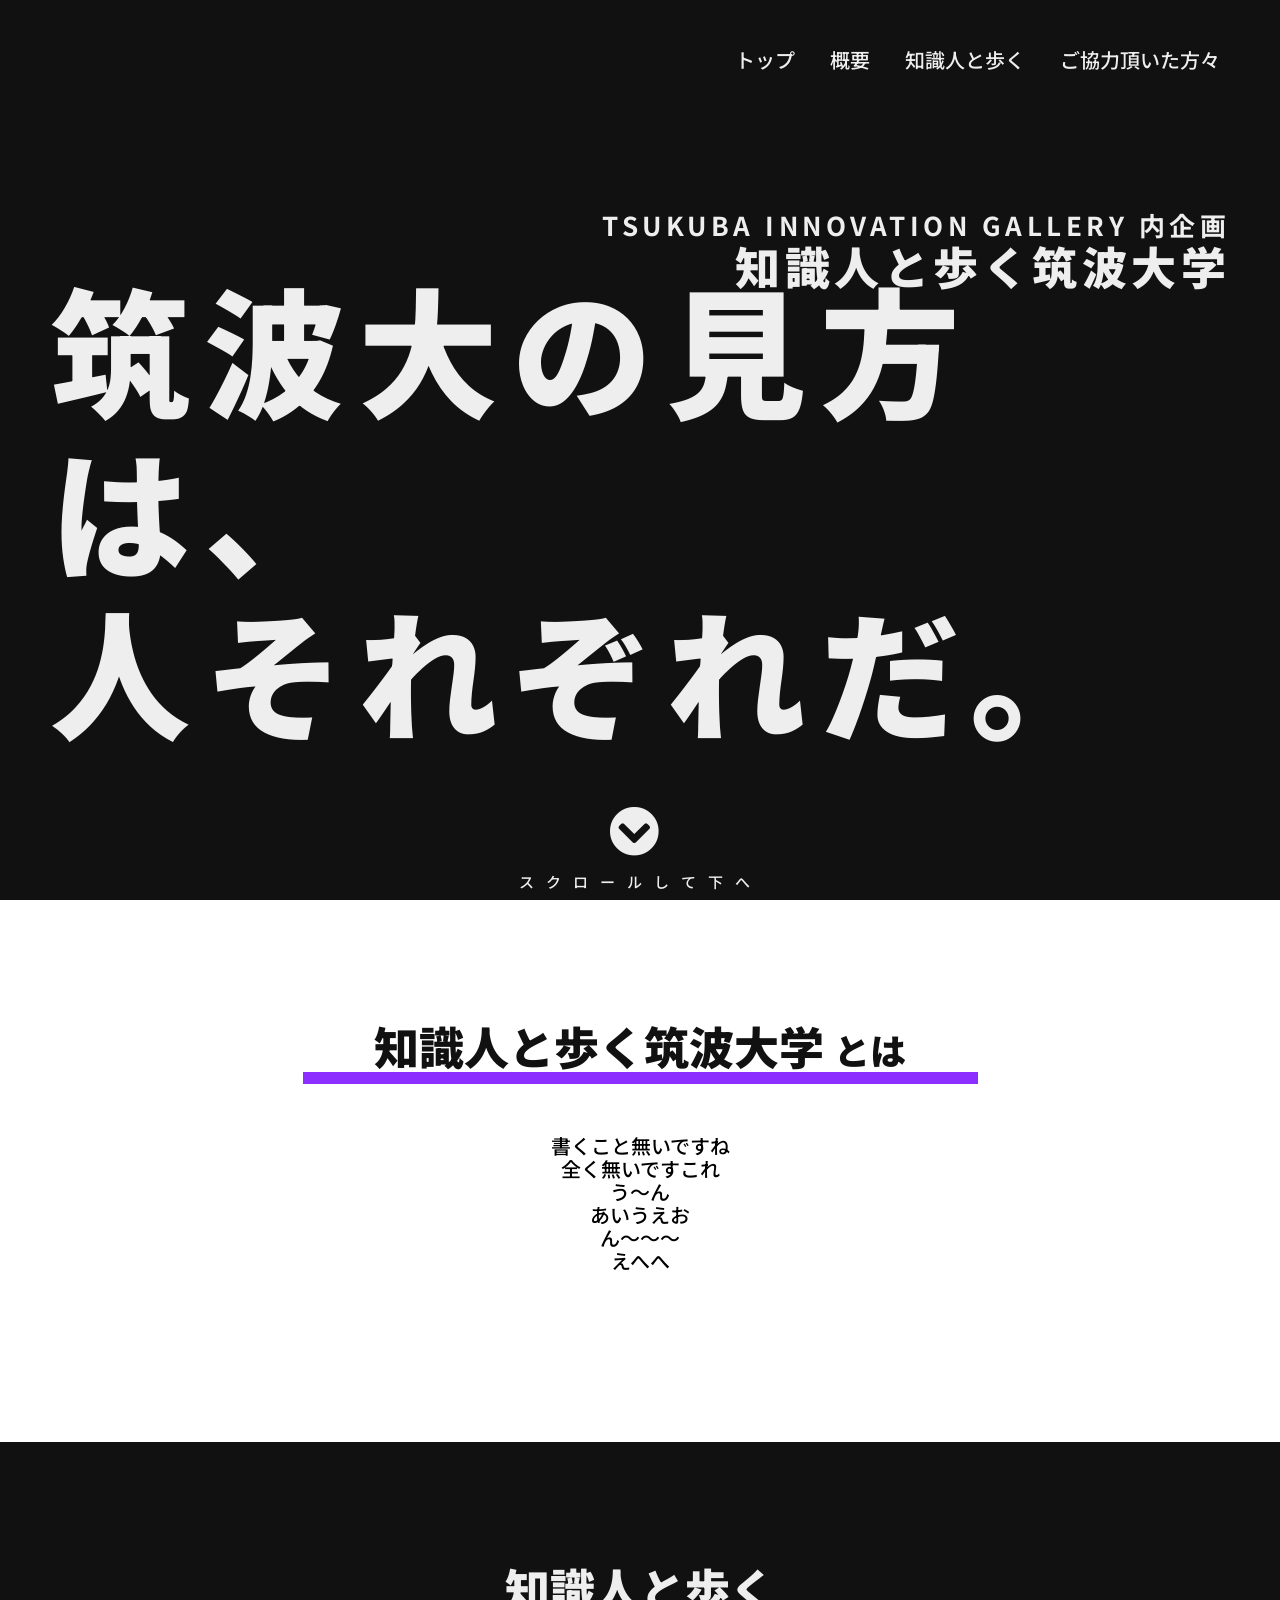
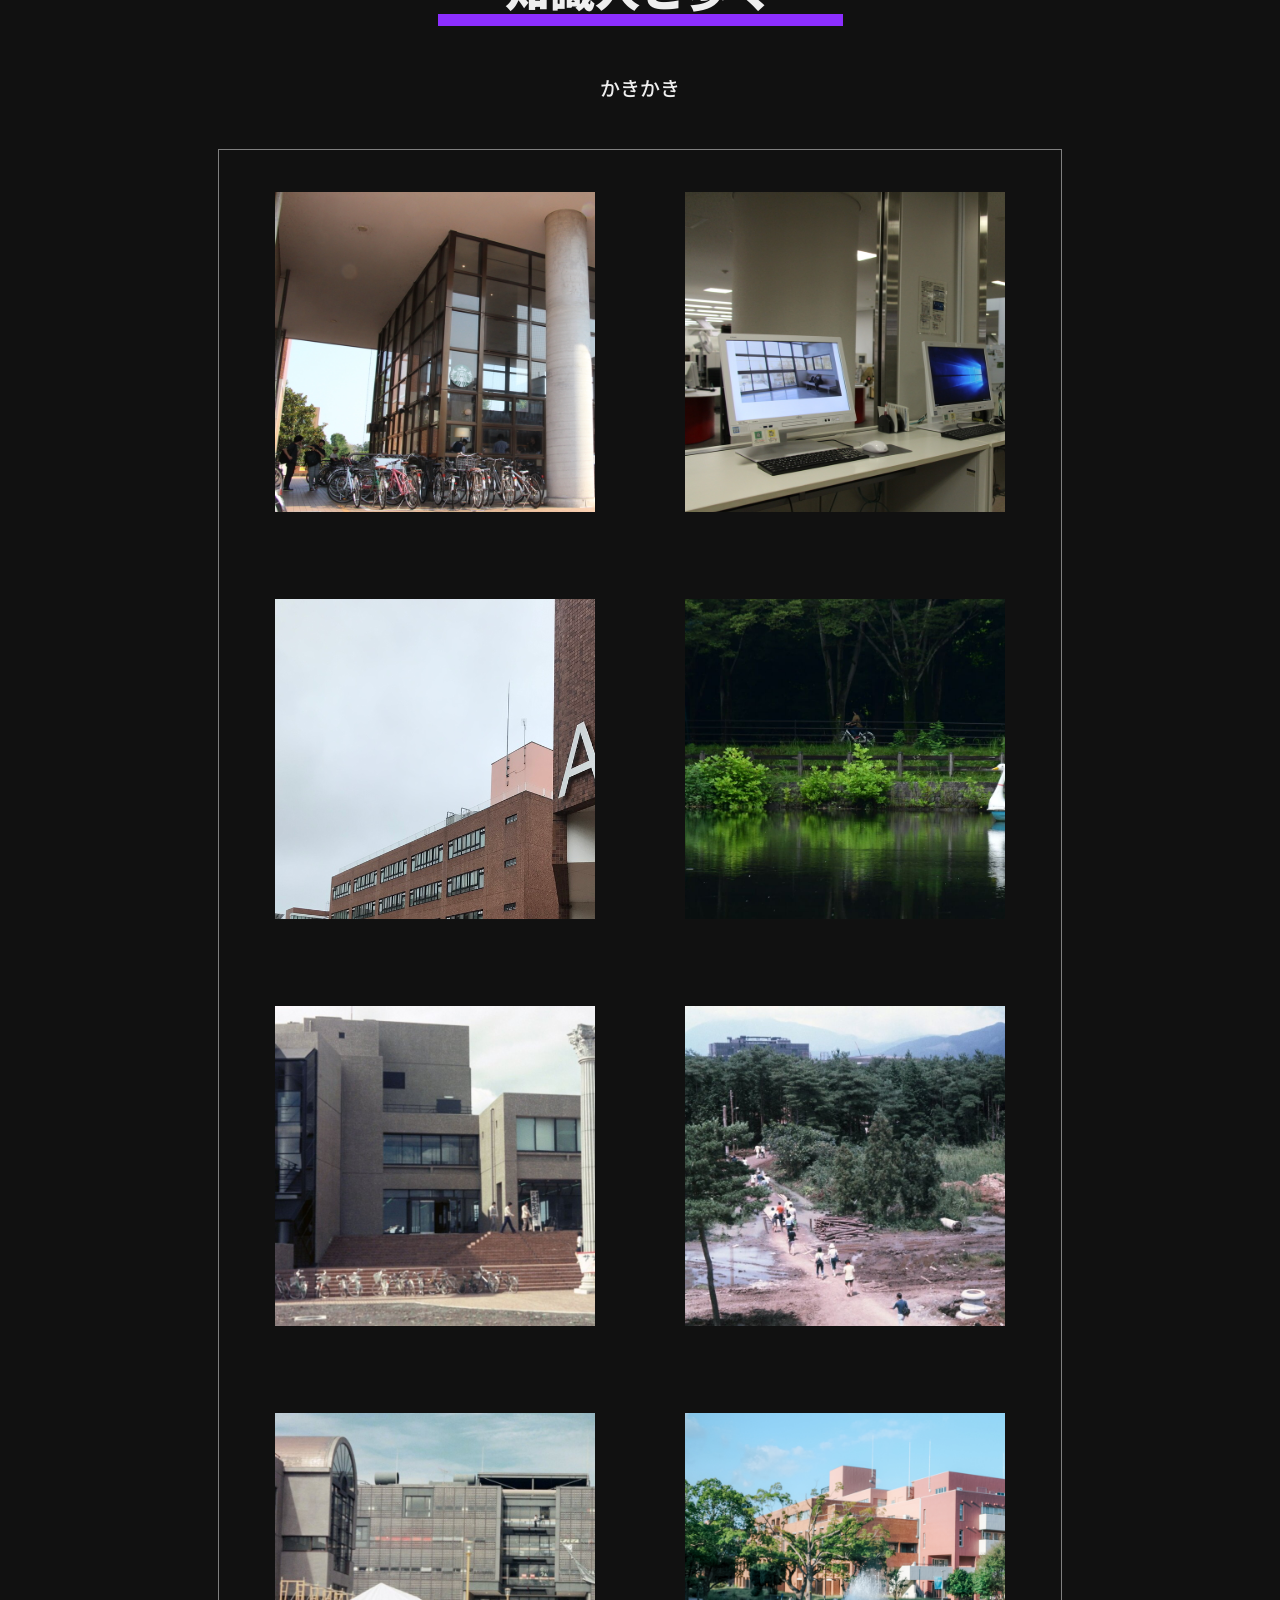
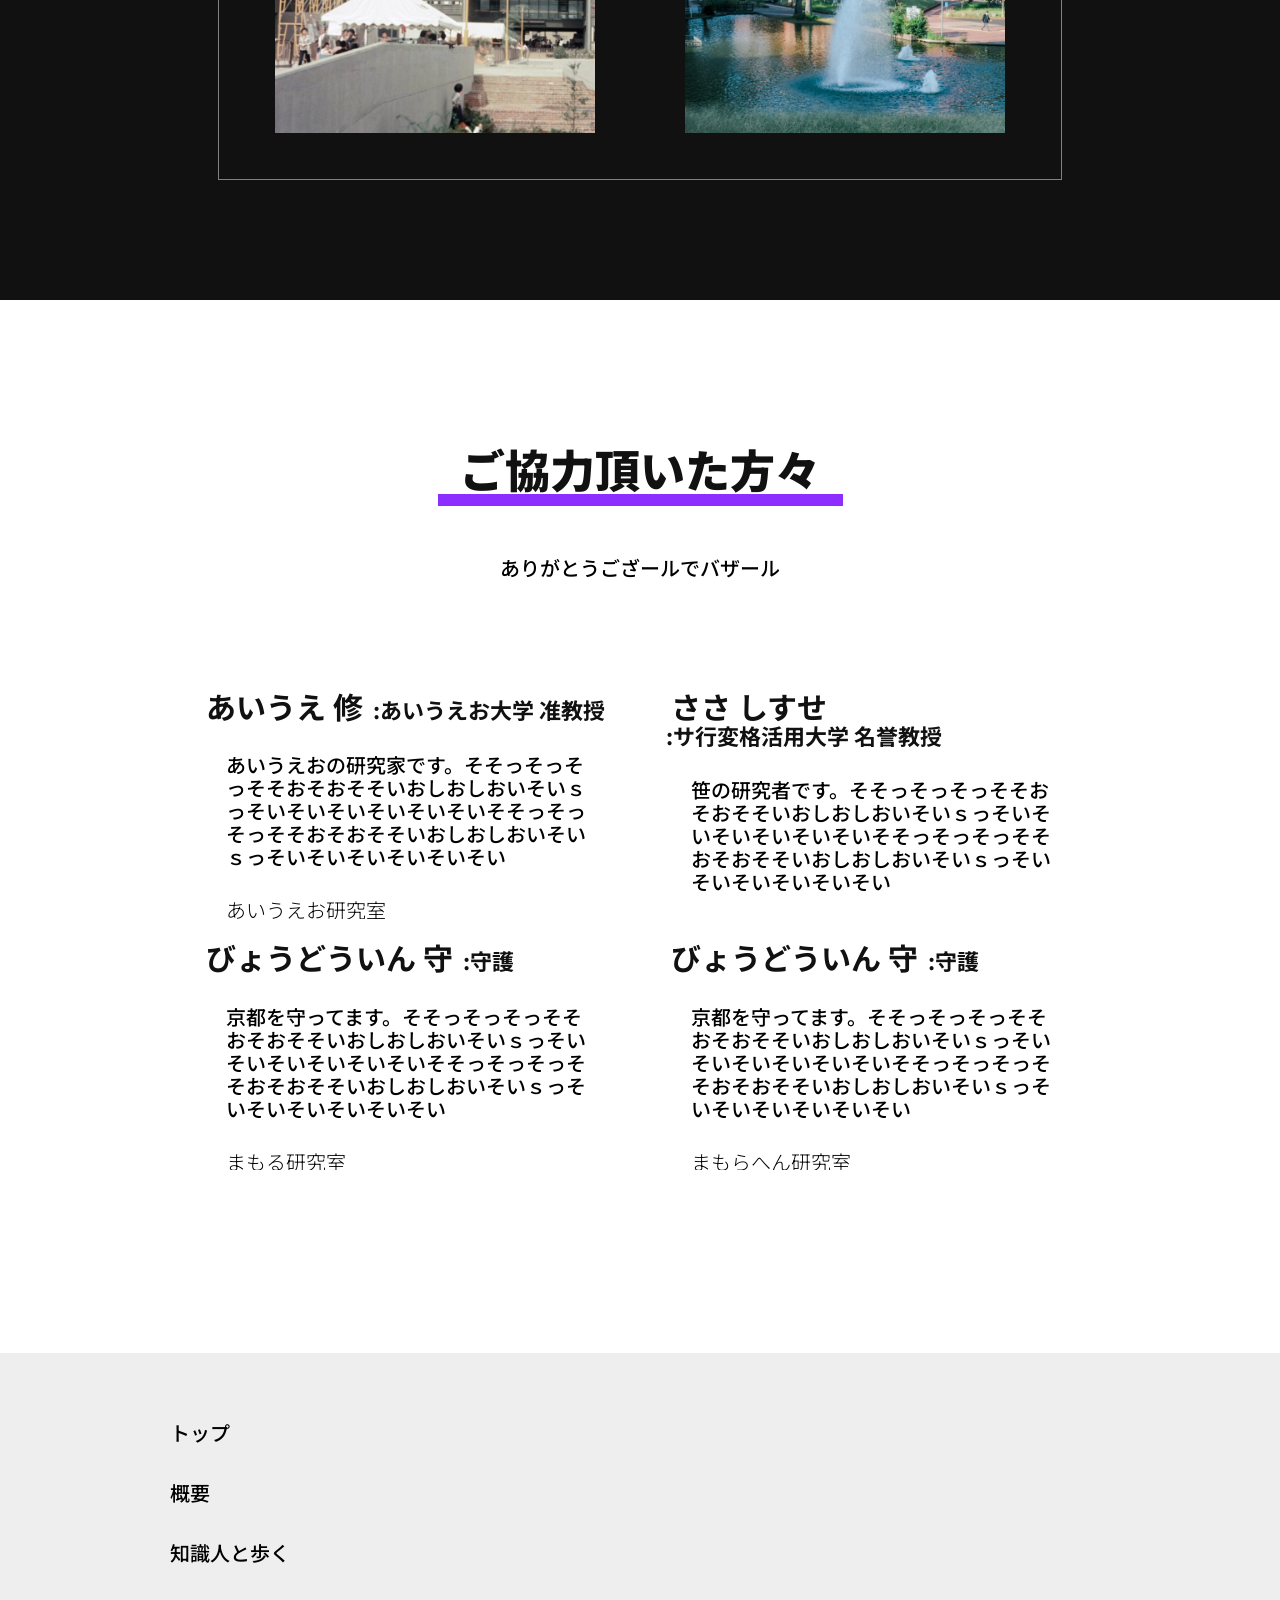
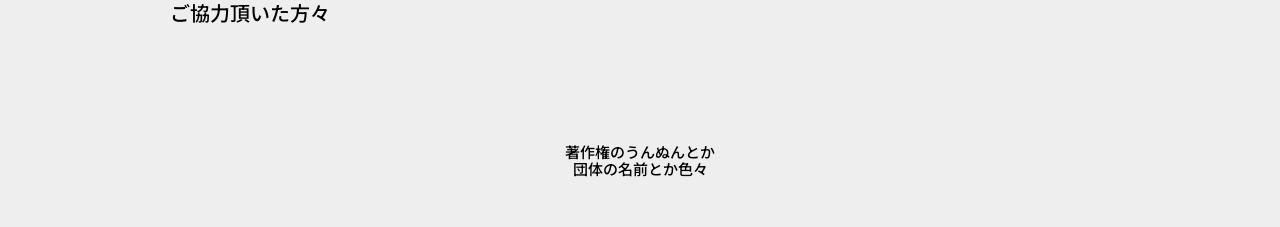
==== index.html @ 5f248cce "Rename 0808.html to index.html" ====
<!DOCTYPE html>
<html lang="ja">

<head>
  <meta charset="UTF-8">
  <title>0808</title>
  <meta name="viewport" content="width=device-width,initial-scale=1">

  <!--google fonts -->
  <link rel="preconnect" href="https://fonts.googleapis.com">
  <link rel="preconnect" href="https://fonts.gstatic.com" crossorigin>
  <link href="https://fonts.googleapis.com/css2?family=Noto+Sans+JP:wght@100;300;400;500;700;900&display=swap" rel="stylesheet">

  <!--Font Awesome-->
  <link rel="stylesheet" href="https://cdnjs.cloudflare.com/ajax/libs/font-awesome/5.15.4/css/all.min.css">

  <!--css-->
  <link rel="stylesheet" href="reset.css">
  <link rel="stylesheet" href="style.css">

</head>

<style>
</style>

<body>

  <div id="nav_bar">
    <div id="nav_list">
      <ul>
        <li><a href="#title">トップ</a></li>
        <li><a href="#concept">概要</a></li>
        <li><a href="#content">知識人と歩く</a></li>
        <li><a href="#shoutout">ご協力頂いた方々</a></li>
      </ul>
    </div>
  </div>  <!-- nav_bar -->

  <div id="title">
    <div id="main_video">
      <video class="video" src="video/main.mp4" autoplay muted loop></video>
    </div>
    <a name="title"></a>
    <div class="title_txt">
      <p>筑波大の見方は、</p>
      <p>人それぞれだ。</p>
    </div>
    <div class="name_txt">
      <p style="font-size: 26px; font-weight: 700">TSUKUBA INNOVATION GALLERY 内企画</p>
      <p>知識人と歩く筑波大学</p>
    </div>
    <div class="scroll_message">
      <p>スクロールして下へ</p>
    </div>
  </div>  <!-- title -->

  <div id="concept">
    <a name="concept"></a>
    <h2>知識人と歩く筑波大学 <span style="font-size:36px">とは</span></h2>
    <div class="container">
      <p>書くこと無いですね</p>
      <p>全く無いですこれ</p>
      <p>う～ん</p>
      <p>あいうえお</p>
      <p>ん～～～</p>
      <p>えへへ</p>
    </div>
  </div>  <!-- concept -->

  <div id="content">
    <a name="content"></a>
    <h2>知識人と歩く</h2>
    <div class="container">
      <p>かきかき</p>
    </div>
    <div class="display_img">
      <div class="frame">
        <img src="img/00.jpg">
      </div>
      <div class="frame">
        <img src="img/01.jpg">
      </div>
      <div class="frame">
        <img src="img/02.jpeg">
      </div>
      <div class="frame">
        <img src="img/03.jpeg">
      </div>
      <div class="frame">
        <img src="img/04.jpg">
      </div>
      <div class="frame">
        <img src="img/05.jpg">
      </div>
      <div class="frame">
        <img src="img/06.jpg">
      </div>
      <div class="frame">
        <img src="img/07.jpg">
      </div>
    </div>
  </div>  <!-- content -->

  <div id="shoutout">
    <a name="shoutout"></a>
    <h2>ご協力頂いた方々</h2>
    <div class="container">
      <p>ありがとうござールでバザール</p>
    </div>

    <div class="container">

      <div class="member">
        <h3>あいうえ 修</h3>
        <h4>あいうえお大学 准教授</h4>
        <p>あいうえおの研究家です。そそっそっそっそそおそおそそいおしおしおいそいｓっそいそいそいそいそいそいそそっそっそっそそおそおそそいおしおしおいそいｓっそいそいそいそいそいそい</p>
        <a href="https://google.com">あいうえお研究室</a>
      </div>

      <div class="member">
        <h3>ささ しすせ</h3>
        <h4>サ行変格活用大学 名誉教授</h4>
        <p>笹の研究者です。そそっそっそっそそおそおそそいおしおしおいそいｓっそいそいそいそいそいそいそそっそっそっそそおそおそそいおしおしおいそいｓっそいそいそいそいそいそい</p>
        <a href="https://google.com">サ行研究室</a>
      </div>

      <div class="member">
        <h3>びょうどういん 守</h3>
        <h4>守護</h4>
        <p>京都を守ってます。そそっそっそっそそおそおそそいおしおしおいそいｓっそいそいそいそいそいそいそそっそっそっそそおそおそそいおしおしおいそいｓっそいそいそいそいそいそい</p>
        <a href="https://google.com">まもる研究室</a>
      </div>

      <div class="member">
        <h3>びょうどういん 守</h3>
        <h4>守護</h4>
        <p>京都を守ってます。そそっそっそっそそおそおそそいおしおしおいそいｓっそいそいそいそいそいそいそそっそっそっそそおそおそそいおしおしおいそいｓっそいそいそいそいそいそい</p>
        <a href="https://google.com">まもらへん研究室</a>
      </div>

    </div>


  </div>

  <footer>
    <div id="footer">


      <div class="container">
        <div id="nav_footer">
          <ul>
            <li><a href="#title">トップ</a></li>
            <li><a href="#concept">概要</a></li>
            <li><a href="#content">知識人と歩く</a></li>
            <li><a href="#shoutout">ご協力頂いた方々</a></li>
          </ul>
        </div>
      </div>

      <div class="container">
        <p>著作権のうんぬんとか</p>
        <p>団体の名前とか色々</p>
      </div>
    </div>
  </footer>



  <script type="text/javascript" src="https://code.jquery.com/jquery-3.4.1.min.js"></script>
  <script type="text/javascript" src="script.js"></script>
</body>

</html>
---- style.css ----
:root{
  --bg-black-accent: #5af2ba;
  --bg-white-accent: #00e38f;
  --accent: #8c2eff;
  --t-black: #111;
  --t-white: #eee;
}

body{
  text-align: center;
  font-family: 'Noto Sans JP', sans-serif;
  font-size: 20px;
  font-weight: 500;
  overflow-x: hidden;
  width: 100vw;
}

.container{
  padding: 50px;
  /* border: 1px solid gray; */
  max-width: 1400px;
  width: 100%;
  margin: 0 auto;

}




#nav_bar{
  position: relative;
  float: right;
  height: 120px;
  width: 100%;
  z-index: 1;
  margin: 0 auto;
}

#nav_bar #nav_list{
  margin: 0 auto;
  line-height: 120px;
  width: 80%;
  margin-right: 30px;
  text-align: right;
}

#nav_bar ul li{
  display: inline-block;

  margin-right: 30px;
  font-size: 20px;
  color: var(--t-white);
  font-weight: 500;
  line-height: 120px;
  transition: .3s;
}

#nav_bar ul li:hover{
  color: var(--accent);
}

#nav_bar ul li a{
  display: block;
  line-height: 120px;
}

#title{
  position: relative;
  background-color: var(--t-black);
  height: 100vh;
  min-height: 800px;
  width: 100vw;
}

.title_txt{
  color: var(--t-white);
  font-weight: 900;
  font-size: 140px;
  position: absolute;
  bottom: 150px;
  left: 50px;
  letter-spacing: 0.1em;
  text-align: left;
}

.name_txt{
  color: var(--t-white);
  font-weight: 900;
  font-size: 45px;
  position: absolute;
  top: 210px;
  right: 50px;
  letter-spacing: 0.1em;
  text-align: right;
}

.scroll_message{
  color: var(--t-white);
  font-size: 15px;
  position: absolute;
  bottom: 10px;
  left: 50%;
  transform: translateX(-50%);
  letter-spacing: .8em;
}

.scroll_message::before{
  position: absolute;
  content: '\f13a';
  font-family:'Font Awesome 5 Free';
  font-weight: 900;
  bottom: 30px;
  transform: translateX(-50%);
  font-size: 50px;
}

#main_video{
  position: absolute;
  top:0;
  left: 50%;
  transform: translateX(-50%);
  height: 100%;
  overflow: hidden;
  object-fit:cover;
}

.video{
  position:relative;
  height: 100%;
}

#concept{
  background-color: #fff;
  padding: 120px 0;
}

#concept h2{
  width: 15em;
  margin: 0 auto;
  font-weight: 900;
  font-size: 45px;
  color:var(--t-black);
  border-bottom: solid 12px var(--accent);
}

#content{
  background-color: var(--t-black);
  padding: 120px 0;

}

#content h2{
  width: 9em;
  margin: 0 auto;
  font-weight: 900;
  font-size: 45px;
  color:var(--t-white);
  border-bottom: solid 12px var(--accent);
}

#content .container{
  color:var(--t-white);
}

#content .display_img{
  border: 1px solid gray;
  width: 66%;
  max-width: 1400px;
  margin: 0 auto;
  overflow: hidden;
}

#content .frame{
  display: inline-block;
  width: 38%;
  height: 320px;
  margin:5%;
  overflow: hidden;
}

#content img{
  width: 500px;
  object-fit: cover;
}

#shoutout{
  padding: 120px;
}

#shoutout h2{
  width: 9em;
  margin: 0 auto;
  font-weight: 900;
  font-size: 45px;
  color:var(--t-black);
  border-bottom: solid 12px var(--accent);
}

#shoutout .member{
  display: inline-block;
  text-align: left;
  width: 45%;
  height: 230px;
  margin: 1% 2%;
  overflow: hidden;
}

#shoutout h3{
  display: inline-block;
  font-weight: 700;
  font-size: 30px;
  margin-bottom:20px;
  margin: 0 0 0 10px;
  color:var(--t-black);
}

#shoutout h4{
  display: inline-block;
  font-weight: 700;
  font-size: 22px;
  margin-left:5px;
  color:var(--t-black);
}

#shoutout h4::before{
  content:':';
}

#shoutout .member p{
  margin: 30px;
}

#shoutout a{
  text-decoration: underline;
  text-decoration-color: #1a0dab;
  font-weight:300;
  margin-left: 30px;
}

#footer{
  padding: 0 120px;
  background-color: var(--t-white);
  font-size: 15px;
}

#nav_footer{
  font-size: 20px;
  text-align: left;
  line-height: 3em;
  transition: .3s;
}

#nav_footer a:hover{
  color: var(--accent);
}
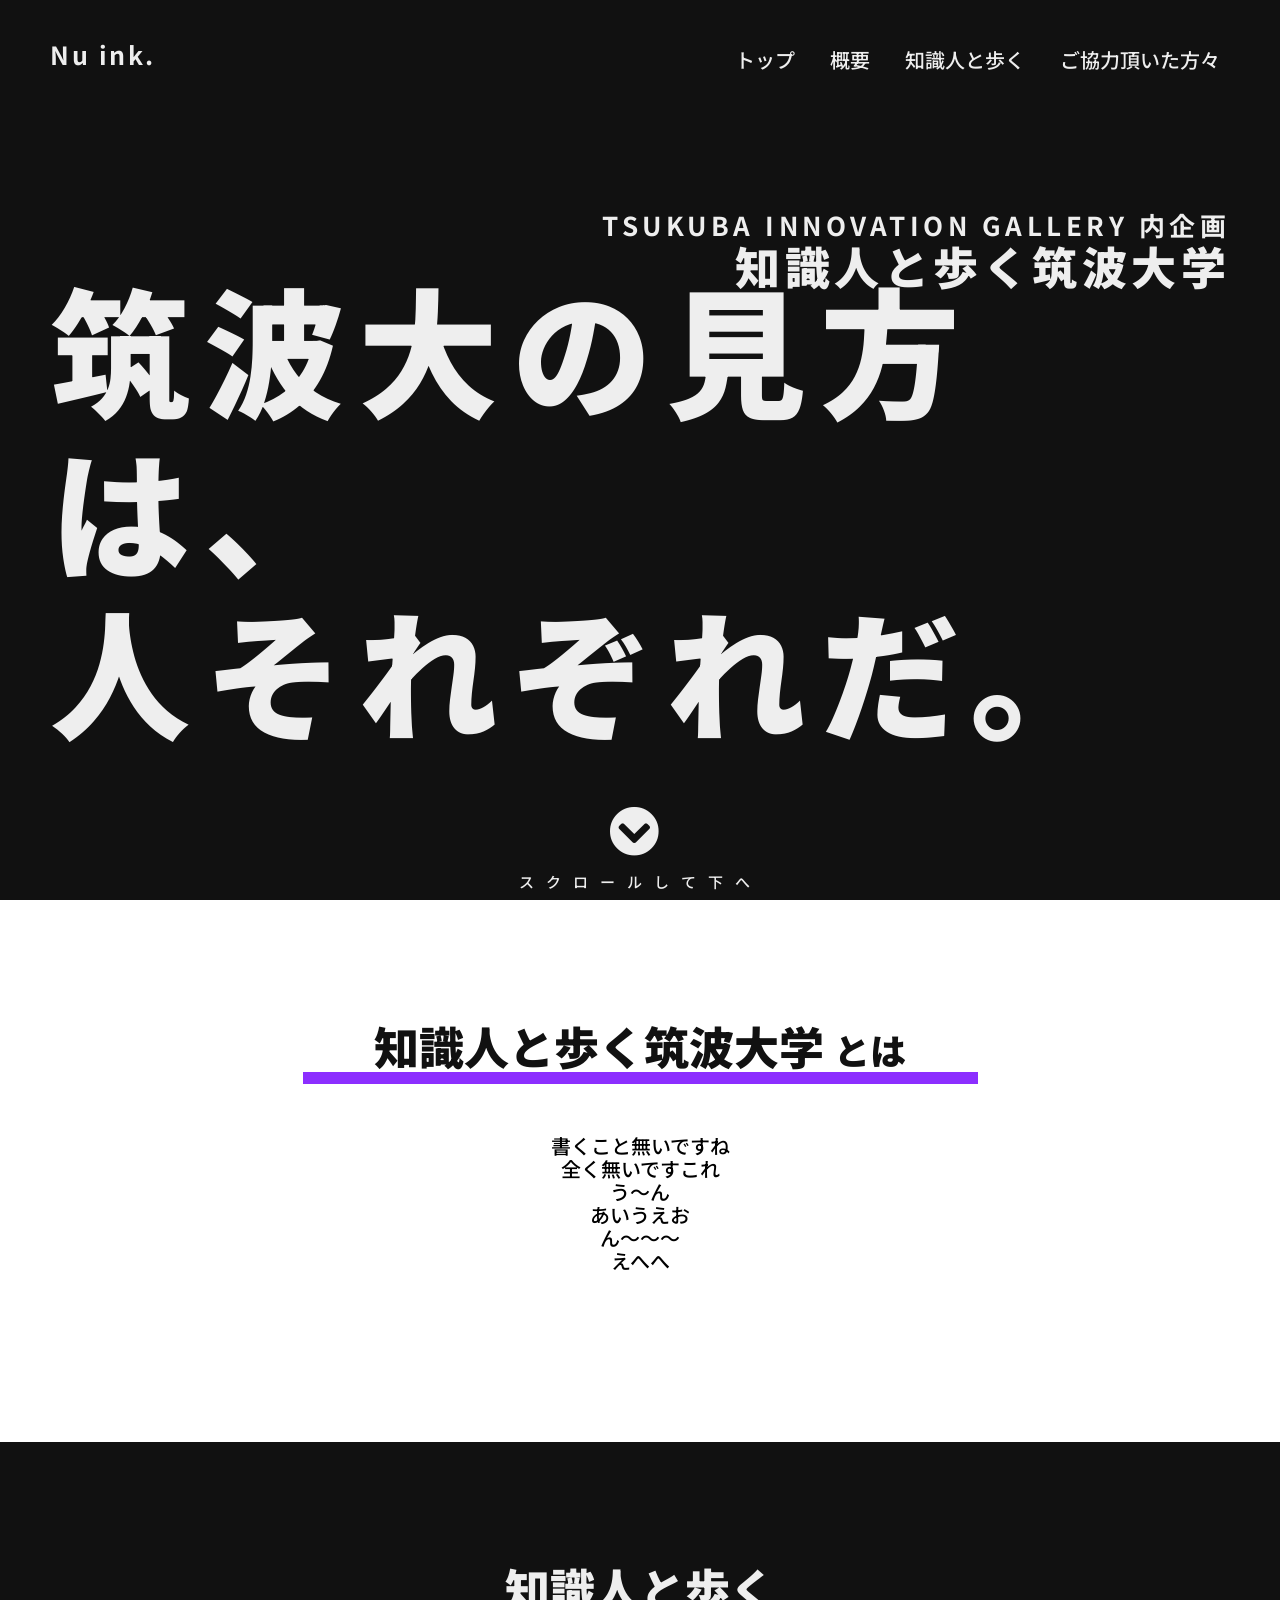
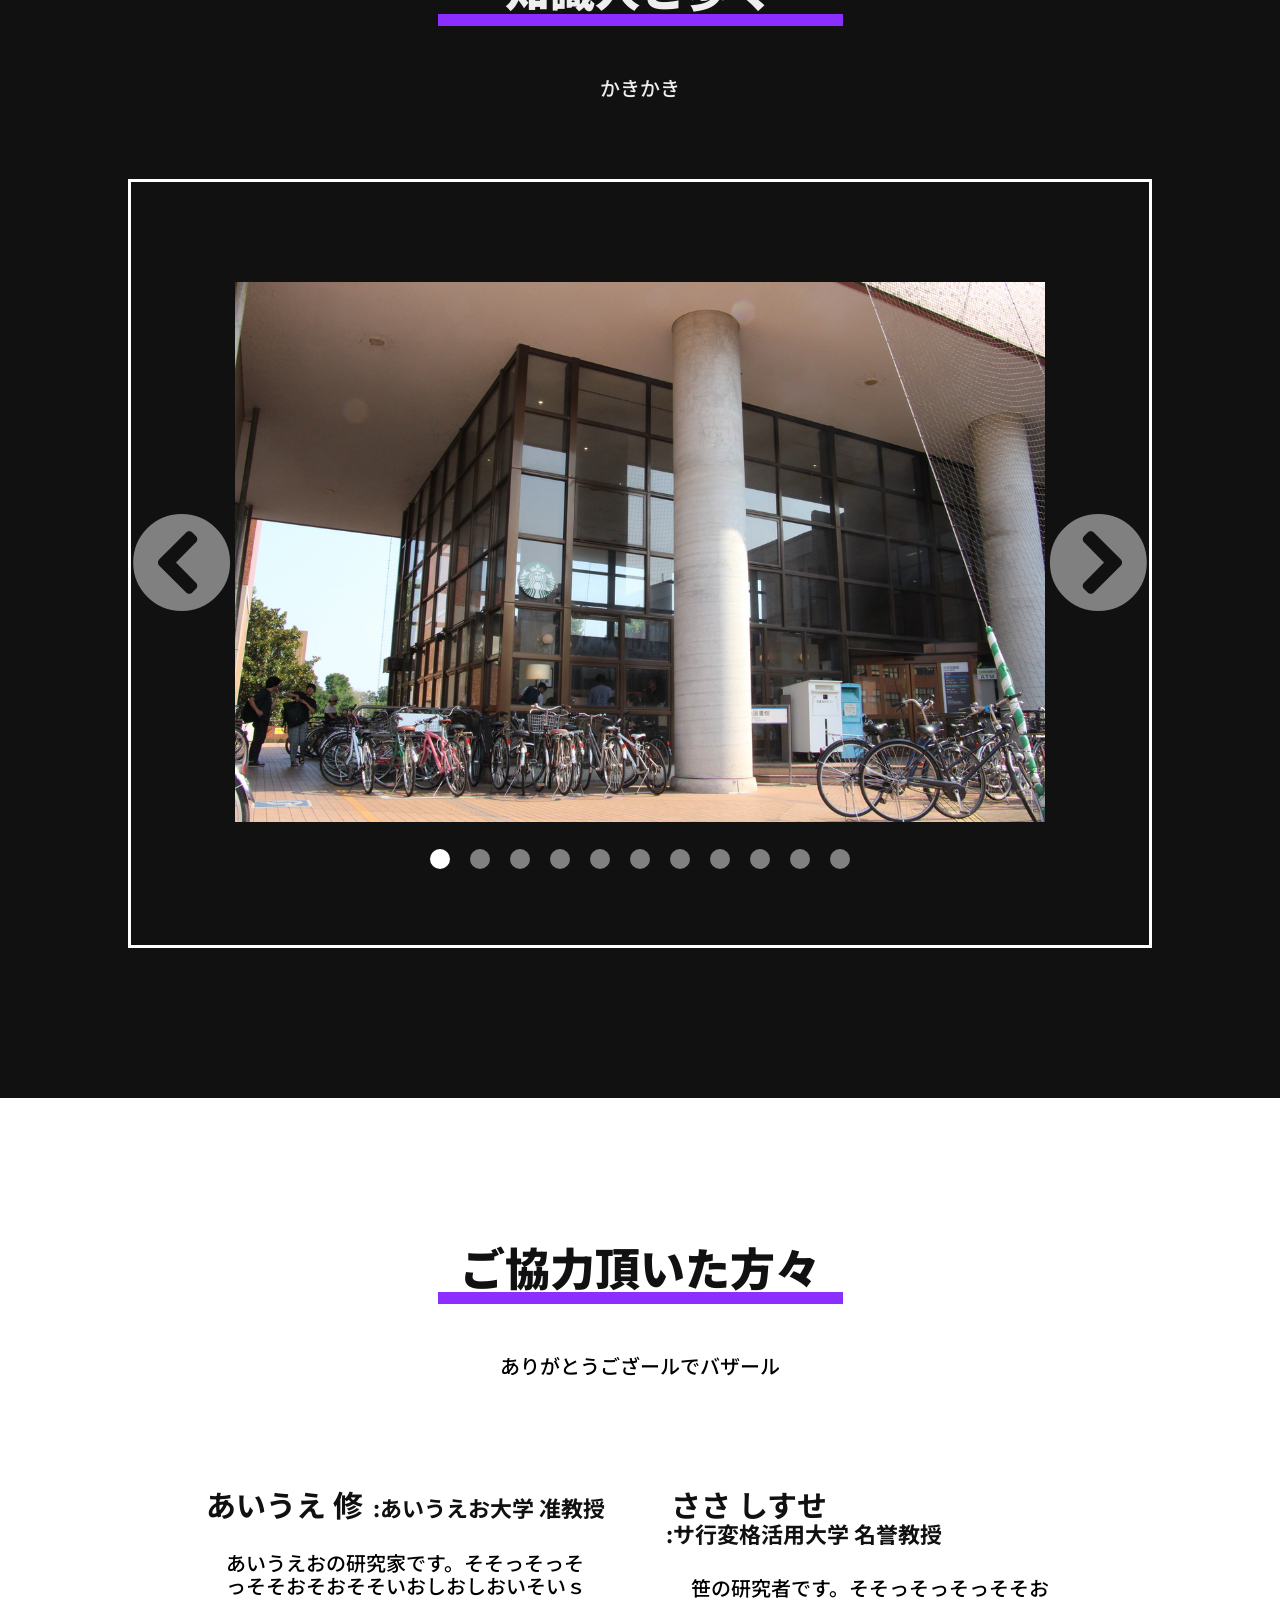
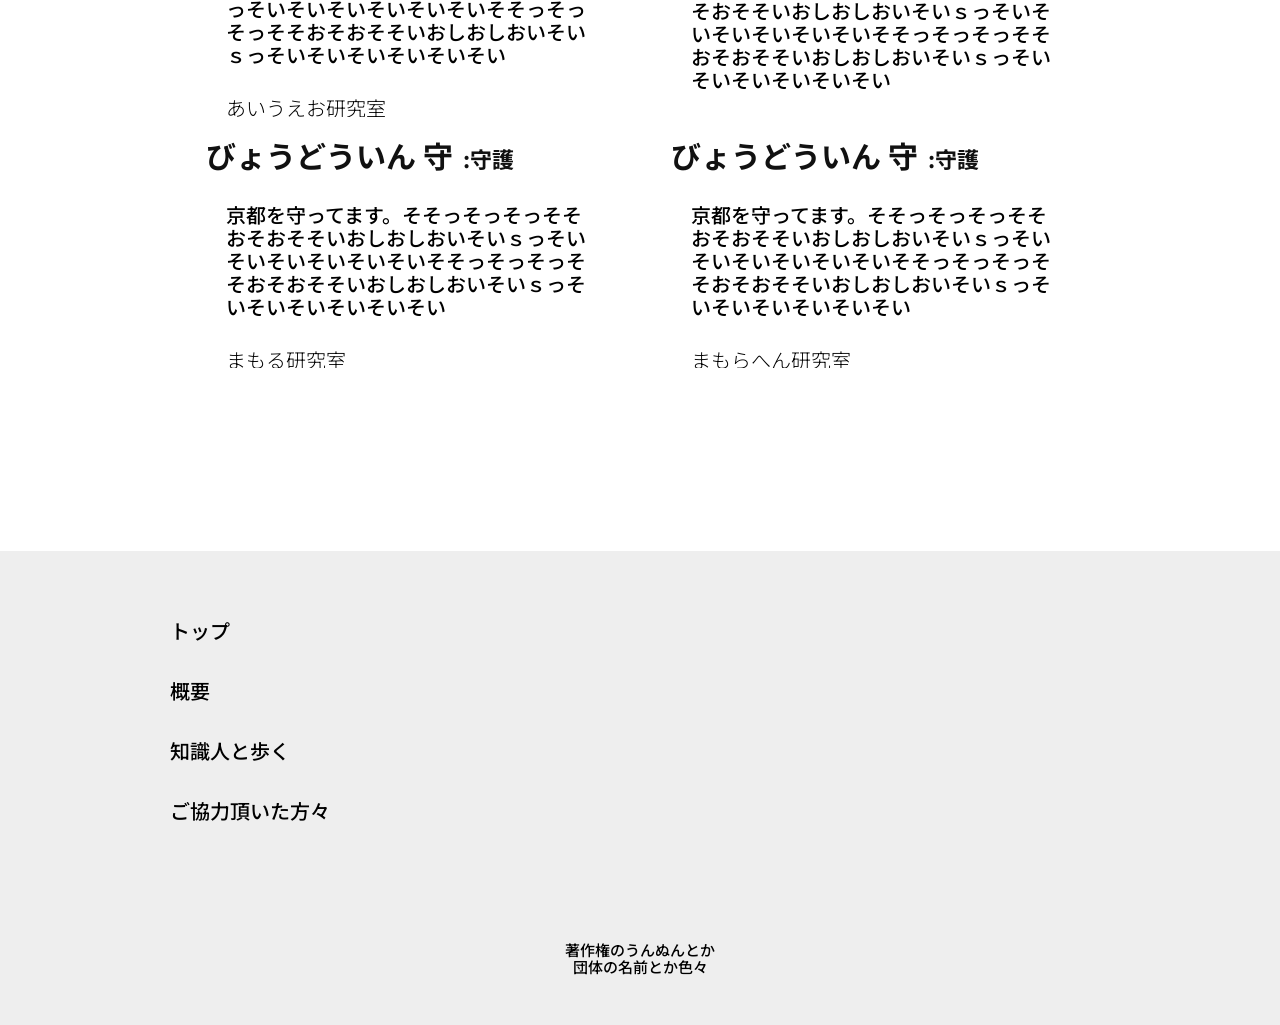
==== commit 604f3b62: "Update index.html" ====
--- a/index.html
+++ b/index.html
@@ -3,7 +3,7 @@
 
 <head>
   <meta charset="UTF-8">
-  <title>0808</title>
+  <title>0831</title>
   <meta name="viewport" content="width=device-width,initial-scale=1">
 
   <!--google fonts -->
@@ -52,6 +52,10 @@
     <div class="scroll_message">
       <p>スクロールして下へ</p>
     </div>
+    <div class="tig">
+      <p>Nu ink.</p>
+
+    </div>
   </div>  <!-- title -->
 
   <div id="concept">
@@ -73,32 +77,21 @@
     <div class="container">
       <p>かきかき</p>
     </div>
-    <div class="display_img">
-      <div class="frame">
-        <img src="img/00.jpg">
+
+    <div class="sshow_container">
+      <div class="sshow_div" id="sshow_div">
+        <img href="javascript:" onclick="slideClicked();" src="img/00.jpg" id="sshow">
+        <a href="javascript:slideLeft();" class="fas fa-chevron-circle-left slidebutton" style="left: 5%"></a>
+        <a href="javascript:slideRight();" class="fas fa-chevron-circle-right slidebutton" style="left: 95%"></a>
       </div>
-      <div class="frame">
-        <img src="img/01.jpg">
+
+      <div id="points">
+        <span class="slide-point"></span>
+
       </div>
-      <div class="frame">
-        <img src="img/02.jpeg">
-      </div>
-      <div class="frame">
-        <img src="img/03.jpeg">
-      </div>
-      <div class="frame">
-        <img src="img/04.jpg">
-      </div>
-      <div class="frame">
-        <img src="img/05.jpg">
-      </div>
-      <div class="frame">
-        <img src="img/06.jpg">
-      </div>
-      <div class="frame">
-        <img src="img/07.jpg">
-      </div>
+
     </div>
+
   </div>  <!-- content -->
 
   <div id="shoutout">
--- a/style.css
+++ b/style.css
@@ -25,8 +25,6 @@
 }
 
 
-
-
 #nav_bar{
   position: relative;
   float: right;
@@ -114,6 +112,17 @@
   font-size: 50px;
 }
 
+.tig{
+  position: absolute;
+  color: var(--t-white);
+  text-align: left;
+  top: 40px;
+  left:50px;
+  font-weight: 700;
+  font-size: 25px;
+  letter-spacing: .1em;
+}
+
 #main_video{
   position: absolute;
   top:0;
@@ -162,26 +171,59 @@
   color:var(--t-white);
 }
 
-#content .display_img{
-  border: 1px solid gray;
-  width: 66%;
-  max-width: 1400px;
-  margin: 0 auto;
-  overflow: hidden;
-}
-
-#content .frame{
-  display: inline-block;
-  width: 38%;
-  height: 320px;
-  margin:5%;
-  overflow: hidden;
-}
-
-#content img{
-  width: 500px;
-  object-fit: cover;
-}
+#content .sshow_container{
+  margin: 30px auto;
+  padding: 100px 0;
+  width: 80vw;
+  height: calc(60vh + 260);
+  border: solid white;
+  position: relative;
+  text-align: center;
+}
+
+#content .sshow_div{
+  height: calc(60vh);
+}
+
+#content #sshow{
+  transform: translateX(-50%);
+  height: calc(60vh);
+  width: auto;
+  cursor: pointer;
+  position: absolute;
+}
+
+#content .slidebutton{
+  position: absolute;
+  color:gray;
+  font-size: 100px;
+  top: 50%;
+  transform: translateY(-50%) translateX(-50%);
+  transition: .1s;
+}
+
+#content .slidebutton:hover{
+  color: var(--t-white);
+}
+
+#content .slide-point{
+  display: inline-block;
+  position: absolute;
+  bottom: 15%;
+  width: 20px;
+  height: 20px;
+  border-radius: 50%;
+  background: gray;
+}
+
+#content #points{
+  display: inline-block;
+  position: relative;
+  height: 20px;
+  margin: 0 auto;
+  top: 30px;
+}
+
 
 #shoutout{
   padding: 120px;
@@ -253,3 +295,113 @@
 #nav_footer a:hover{
   color: var(--accent);
 }
+
+
+
+
+#modal-overlay{
+  z-index:1;
+  display:none;
+  position:fixed;
+  top:0;
+  left:0;
+  width:100%;
+  height:120%;
+  background-color:rgba(0,0,0,0.75);
+}
+
+#main-pic{
+  display: none;
+  z-index:2;
+  position: fixed;
+  top: 50%;
+  left: 50%;
+  height: 80vh;
+  width: auto;
+  transform: translateX(-50%) translateY(-50%);
+}
+
+#pic-div{
+  z-index: 3;
+  display: none;
+  position: fixed;
+  height: 100px;
+  width: 100px;
+  top: 50%;
+  left: 50%;
+  height: 80vh;
+  transform: translateX(-50%) translateY(-50%);
+}
+
+.pic-trigger{
+  z-index:3;
+  display: none;
+  position: fixed;
+  cursor: pointer;
+  background-color: rgba(255,255,255,0);
+  transition: .3s;
+  border-radius: 30px;
+}
+
+.pic-trigger:hover{
+
+  background-color: rgba(255,255,255,0.5);
+}
+
+.no-vscroll{
+  overflow-y: hidden;
+}
+
+#comment-box{
+  z-index:4;
+  border: var(--t-white) solid 2px;
+  display: none;
+  position:fixed;
+  width: 800px;
+  height: auto;
+  background-color: black;
+  padding: 20px;
+  text-align: left;
+}
+
+.comment-speciality{
+  display: inline-block;
+  color:white;
+  font-size: 20px;
+  font-weight: 300;
+  margin-left: 30px;
+  margin-top: 20px;
+  padding-left: 15px;
+  border-left: var(--accent) solid 5px;
+}
+
+.comment-name{
+  display: inline-block;
+  color:white;
+  font-size: 20px;
+  font-weight: 300;
+  margin-left: 1em;
+}
+
+
+.comment-title{
+
+  color:white;
+  font-size: 30px;
+  margin-left: 30px;
+  padding-left: 15px;
+  border-left: var(--accent) solid 5px;
+}
+
+
+
+.comment-text{
+  color:white;
+  font-size: 22px;
+  margin: 20px;
+}
+
+.comment-div{
+  padding: 10px;
+  border: gray solid 1px;
+}
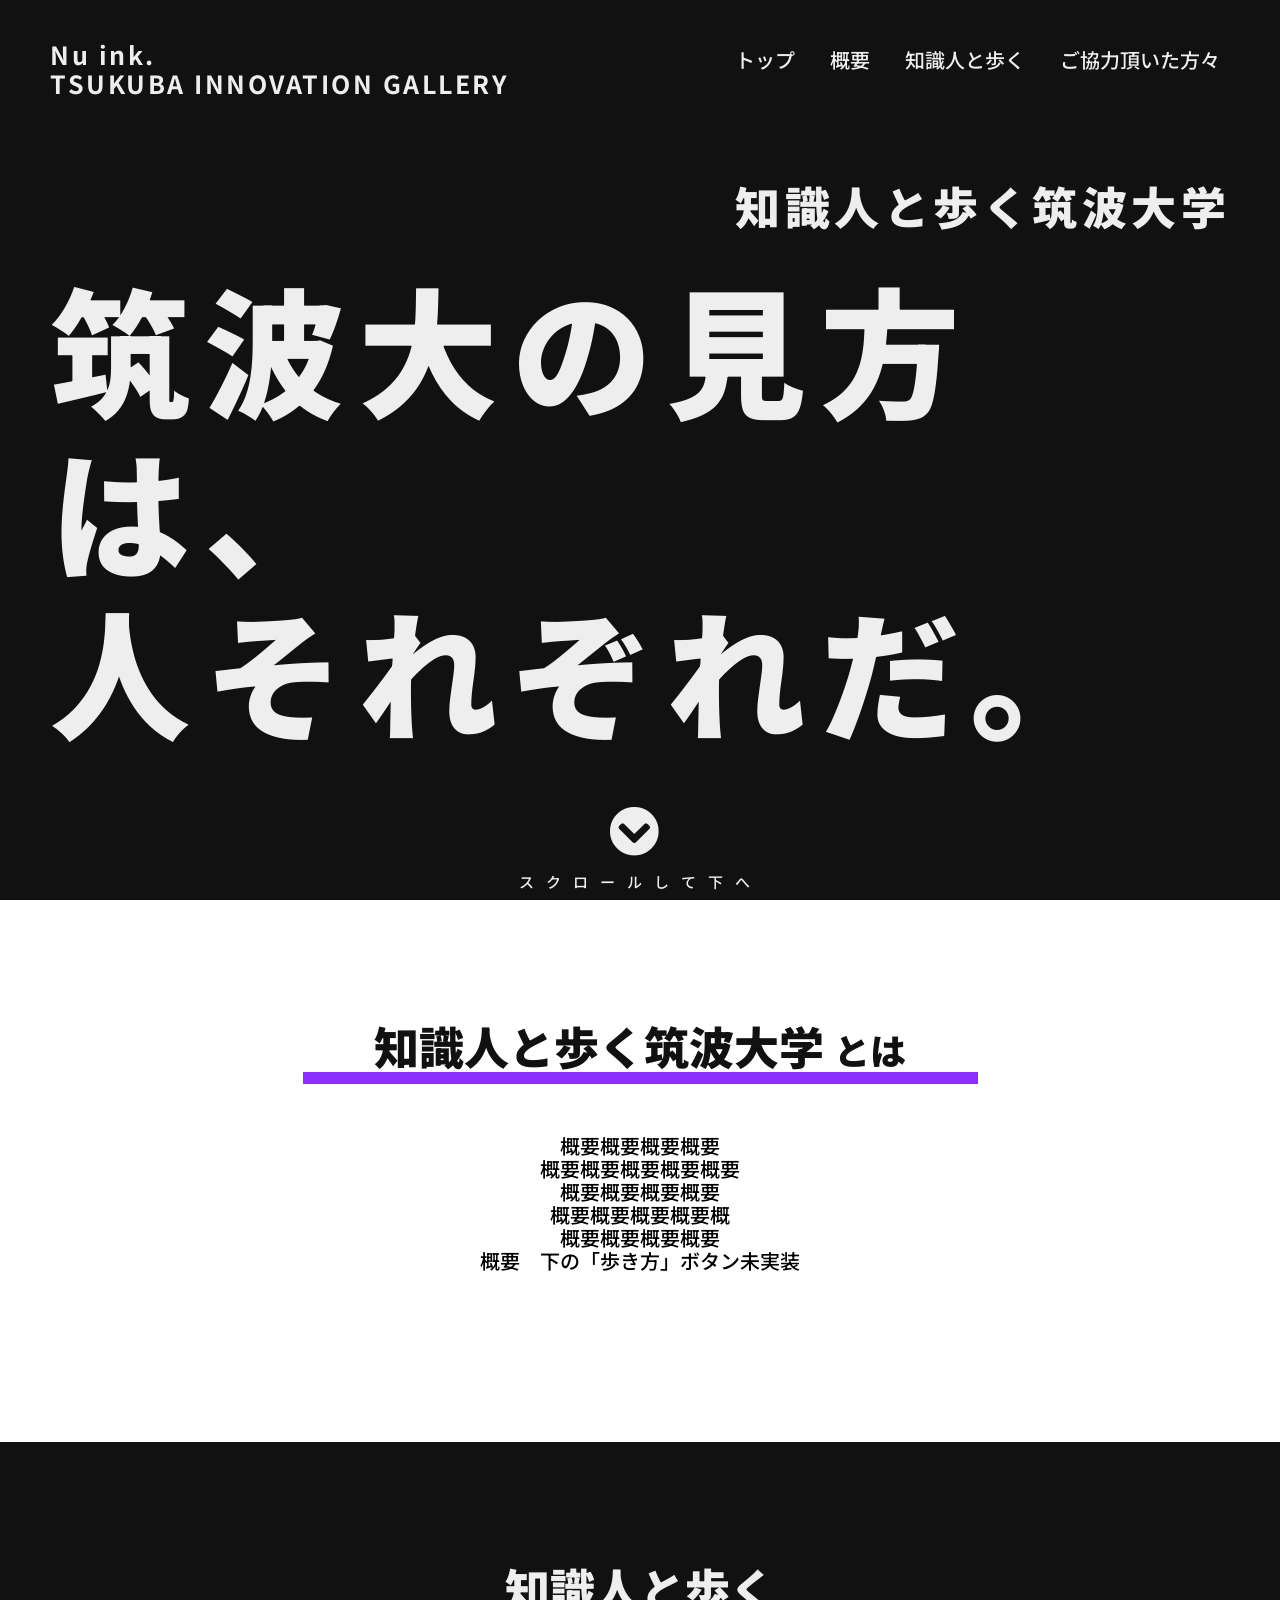
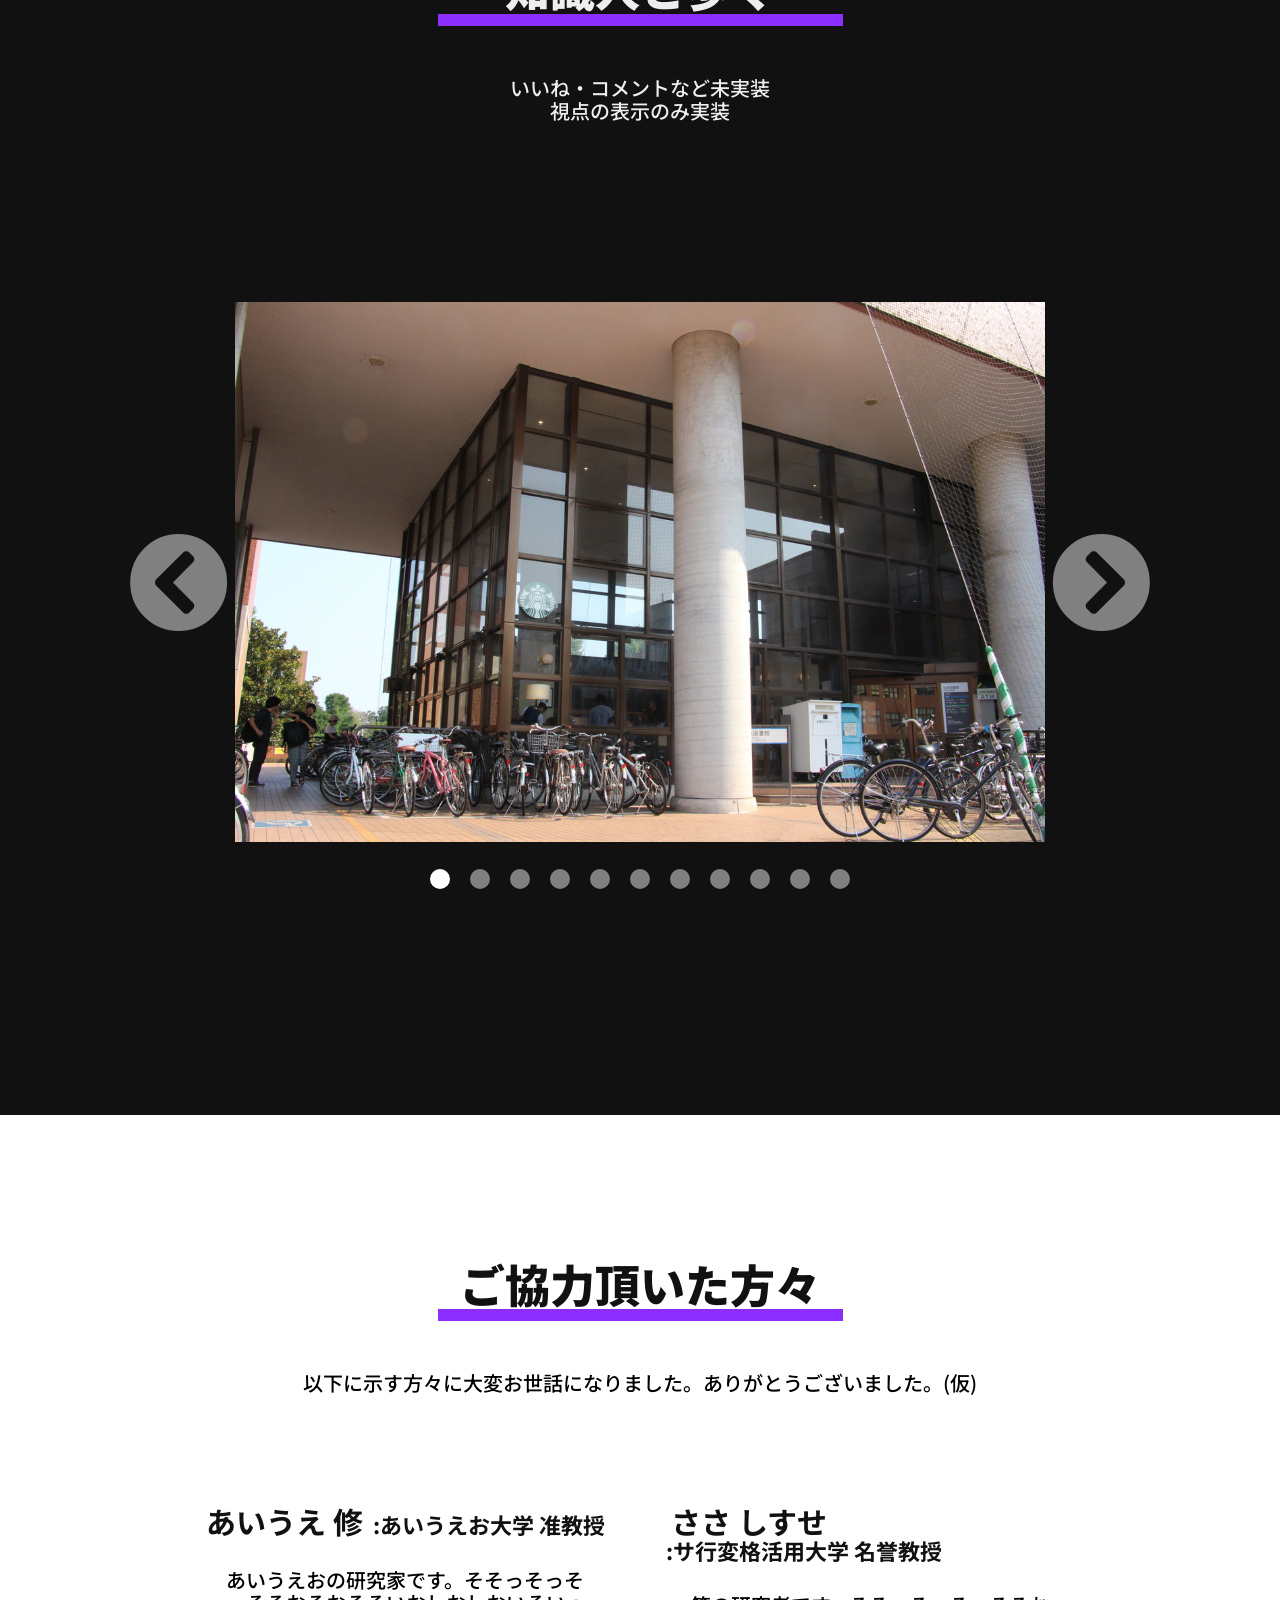
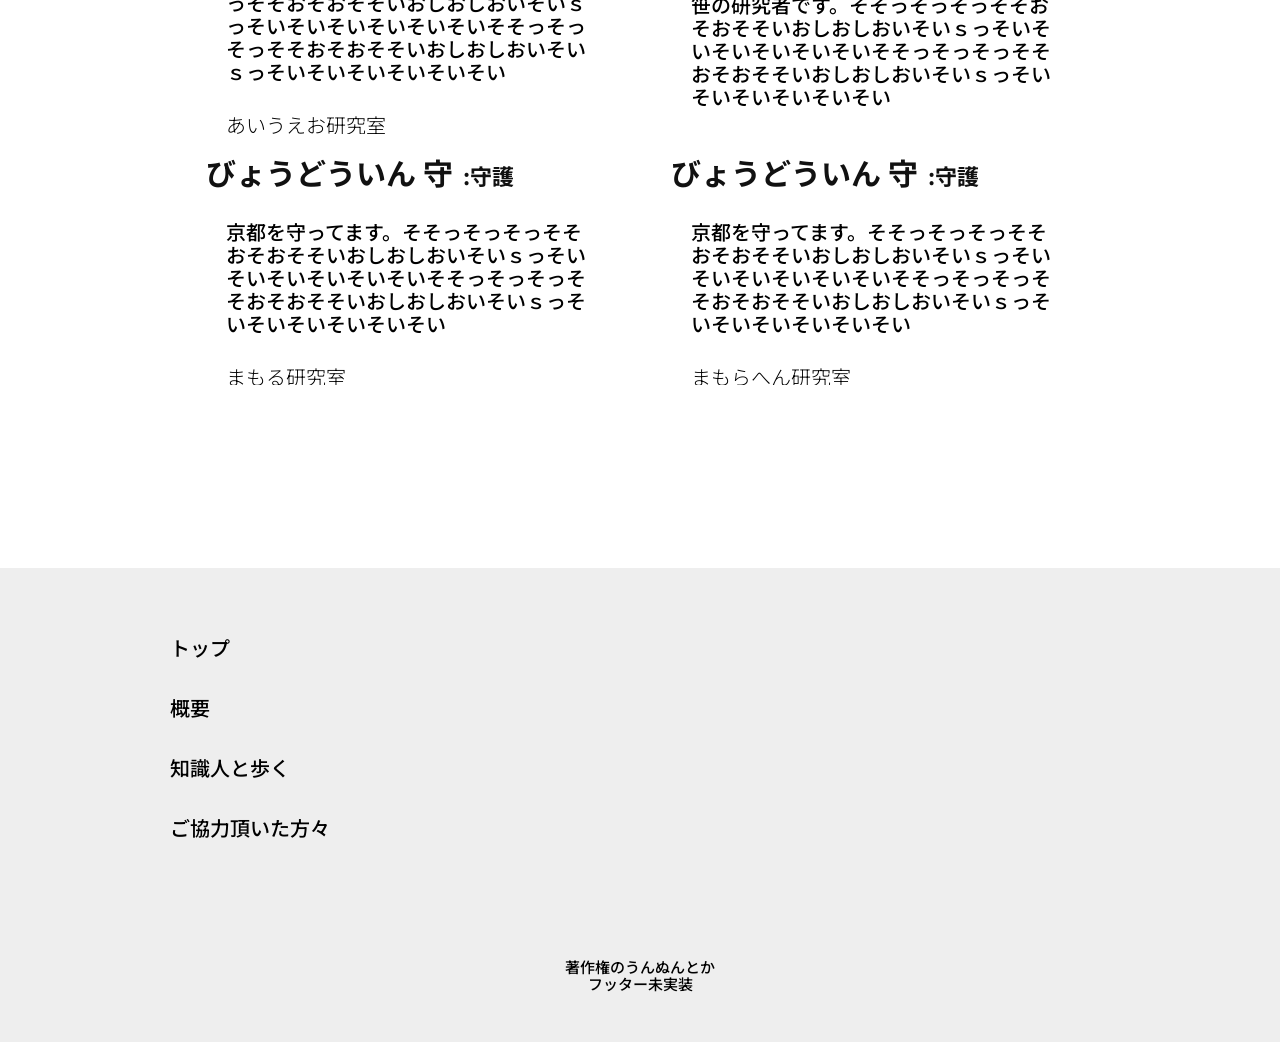
==== commit 285b0489: "Add files via upload" ====
--- a/index.html
+++ b/index.html
@@ -46,7 +46,6 @@
       <p>人それぞれだ。</p>
     </div>
     <div class="name_txt">
-      <p style="font-size: 26px; font-weight: 700">TSUKUBA INNOVATION GALLERY 内企画</p>
       <p>知識人と歩く筑波大学</p>
     </div>
     <div class="scroll_message">
@@ -54,6 +53,7 @@
     </div>
     <div class="tig">
       <p>Nu ink.</p>
+      <p>TSUKUBA INNOVATION GALLERY</p>
 
     </div>
   </div>  <!-- title -->
@@ -62,12 +62,12 @@
     <a name="concept"></a>
     <h2>知識人と歩く筑波大学 <span style="font-size:36px">とは</span></h2>
     <div class="container">
-      <p>書くこと無いですね</p>
-      <p>全く無いですこれ</p>
-      <p>う～ん</p>
-      <p>あいうえお</p>
-      <p>ん～～～</p>
-      <p>えへへ</p>
+      <p>概要概要概要概要</p>
+      <p>概要概要概要概要概要</p>
+      <p>概要概要概要概要</p>
+      <p>概要概要概要概要概</p>
+      <p>概要概要概要概要</p>
+      <p>概要　下の「歩き方」ボタン未実装</p>
     </div>
   </div>  <!-- concept -->
 
@@ -75,7 +75,8 @@
     <a name="content"></a>
     <h2>知識人と歩く</h2>
     <div class="container">
-      <p>かきかき</p>
+      <p>いいね・コメントなど未実装</p>
+      <p>視点の表示のみ実装</p>
     </div>
 
     <div class="sshow_container">
@@ -98,7 +99,7 @@
     <a name="shoutout"></a>
     <h2>ご協力頂いた方々</h2>
     <div class="container">
-      <p>ありがとうござールでバザール</p>
+      <p>以下に示す方々に大変お世話になりました。ありがとうございました。(仮)</p>
     </div>
 
     <div class="container">
@@ -153,7 +154,7 @@
 
       <div class="container">
         <p>著作権のうんぬんとか</p>
-        <p>団体の名前とか色々</p>
+        <p>フッター未実装</p>
       </div>
     </div>
   </footer>
--- a/style.css
+++ b/style.css
@@ -86,7 +86,7 @@
   font-weight: 900;
   font-size: 45px;
   position: absolute;
-  top: 210px;
+  top: 180px;
   right: 50px;
   letter-spacing: 0.1em;
   text-align: right;
@@ -176,7 +176,6 @@
   padding: 100px 0;
   width: 80vw;
   height: calc(60vh + 260);
-  border: solid white;
   position: relative;
   text-align: center;
 }
@@ -357,7 +356,7 @@
   border: var(--t-white) solid 2px;
   display: none;
   position:fixed;
-  width: 800px;
+  width: 500px;
   height: auto;
   background-color: black;
   padding: 20px;
